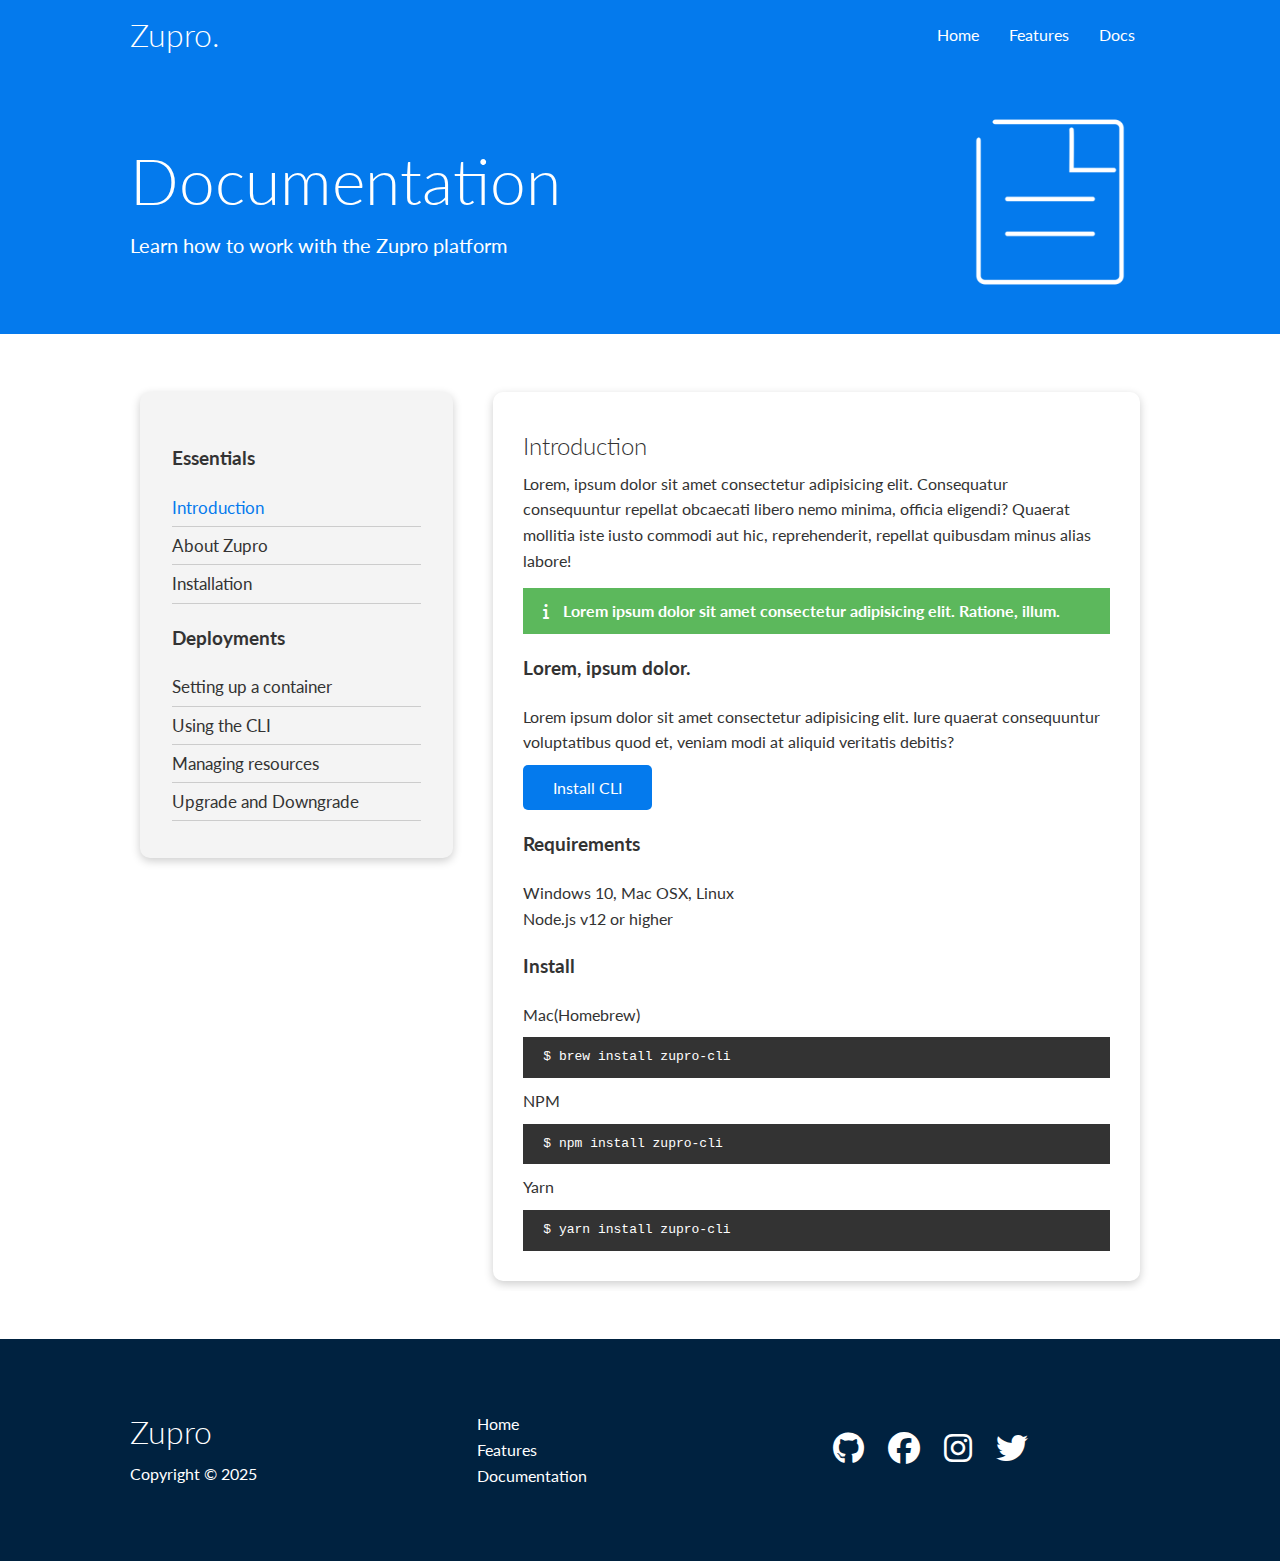
==== docs.html @ 6a254ff3 "Initial commit" ====
<!DOCTYPE html>
<html lang="en">
<head>
    <meta charset="UTF-8">
    <meta name="viewport" content="width=device-width, initial-scale=1.0">
    <link rel="stylesheet" href="https://cdnjs.cloudflare.com/ajax/libs/font-awesome/6.7.2/css/all.min.css" integrity="sha512-Evv84Mr4kqVGRNSgIGL/F/aIDqQb7xQ2vcrdIwxfjThSH8CSR7PBEakCr51Ck+w+/U6swU2Im1vVX0SVk9ABhg==" crossorigin="anonymous" referrerpolicy="no-referrer" />
    <link rel="stylesheet" href="utilities.css">
    <link rel="stylesheet" href="style.css">
    <title>Zupro | Cloud Hosting for evryone</title>
</head>
<body>
    <!-- Nav Bar -->
    <div class="navbar">
        <div class="container flex">
            <h1 class="logo">Zupro.</h1>
            <nav>
                <ul>
                    <li><a href="index.html">Home</a></li>
                    <li><a href="features.html">Features</a></li>
                    <li><a href="docs.html">Docs</a></li>
                </ul>
            </nav>
        </div>
    </div>

    <section class="docs-head bg-primary py-3">
        <div class="container grid">
            <div>
                <h1 class="xl">Documentation</h1>
                <p class="lead">Learn how to work with the Zupro platform</p>
            </div>
            <img src="img/docs.png" alt="">
        </div>
    </section>

    <section class="docs-main my-4">
        <div class="container grid">
            <div class="card bg-light p-3">
                <h3 class="my-2">Essentials</h3>
                <nav>
                    <ul>
                        <li><a href="#" class="text-primary">Introduction</a></li>
                        <li><a href="#">About Zupro</a></li>
                        <li><a href="#">Installation</a></li>
                    </ul>
                </nav>


                <h3 class="my-2">Deployments</h3>
                <nav>
                    <ul>
                        <li><a href="#">Setting up a container</a></li>
                        <li><a href="#">Using the CLI</a></li>
                        <li><a href="#">Managing resources</a></li>
                        <li><a href="#">Upgrade and Downgrade</a></li>
                    </ul>
                </nav>
            </div>
            <div class="card">
                <h2>Introduction</h2>
                <p>Lorem, ipsum dolor sit amet consectetur adipisicing elit. Consequatur consequuntur repellat obcaecati libero nemo minima, officia eligendi? Quaerat mollitia iste iusto commodi aut hic, reprehenderit, repellat quibusdam minus alias labore!</p>

                <div class="alert alert-success">
                    <i class="fas fa-info"></i>
                    Lorem ipsum dolor sit amet consectetur adipisicing elit. Ratione, illum.
                </div>
                <h3>Lorem, ipsum dolor.</h3>
                <p>Lorem ipsum dolor sit amet consectetur adipisicing elit. Iure quaerat consequuntur voluptatibus quod et, veniam modi at aliquid veritatis debitis?</p>
                <a href="#" class="btn btn-primary">Install CLI</a>

                <h3>Requirements</h3>
                <ul>
                    <li>Windows 10, Mac OSX, Linux</li>
                    <li>Node.js v12 or higher</li>
                </ul>

                <h3>Install</h3>
                <p>Mac(Homebrew)</p>
                <pre><code>$ brew install zupro-cli</code></pre>

                <p>NPM</p>
                <pre><code>$ npm install zupro-cli</code></pre>

                <p>Yarn</p>
                <pre><code>$ yarn install zupro-cli</code></pre>

            </div>
        </div>
    </section>


    <footer class="footer bg-dark py-5">
        <div class="container grid grid-3">
            <div>
                <h1>Zupro</h1>
                <p>Copyright &copy; 2025</p>
            </div>
            <nav>
                <ul>
                    <li><a href="index.html">Home</a></li>
                    <li><a href="features.html">Features</a></li>
                    <li><a href="docs.html">Documentation</a></li>
                </ul>
            </nav>
            <div class="social">
                <a href="https://github.com/Pranit-1706" target="_blank"><i class="fab fa-github fa-2x"></i></a>
                <a href="#"><i class="fab fa-facebook fa-2x"></i></a>
                <a href="#"><i class="fab fa-instagram fa-2x"></i></a>
                <a href="#"><i class="fab fa-twitter fa-2x"></i></a>
            </div>
        </div>
    </footer>
</body>
</html>
---- utilities.css ----
.container{
    max-width: 1100px;
    margin: 0 auto;
    overflow: auto;
    padding: 0 40px;
}

.card{
    background-color: #fff;
    color: #333;
    border-radius: 10px;
    box-shadow: 0 3px 10px rgba(0,0,0,0.2);
    padding: 30px;
    margin: 10px;
}

.btn{
    display: inline-block;
    padding: 10px 30px;
    cursor: pointer;
    background-color: #047aed;
    color: #fff;
    border: none;
    border-radius: 5px;
}

.btn-outline{
    background-color: transparent;
    border: 1px white solid;
}
.btn:hover{
    transform: scale(0.98);
}

.bg-primary,
.btn-primary{
    background-color: #047aed;
    color: #fff;
}

.bg-secondary,
.btn-secondary{
    background-color: var(--secondary-color);
    color: #fff;
}
.bg-dark,
.btn-dark{
    background-color: var(--dark-color);
    color: #fff;
}
.bg-light,
.btn-light{
    background-color: var(--light-color);
    color: #333;
}

.bg-primary a,
.btn-primary a,
.bg-secondary a,
.btn-secondary a,
.bg-dark a,
.btn-dark a{
    color: #fff;
}

.text-primary{
    color: #047aed;
    
}

.text-secondary{
    color: var(--secondary-color);
    
}
.text-dark{
    color: var(--dark-color);
   
}
.text-light{
    color: var(--light-color);
    
}

.lead{
    font-size: 20px;
}
.sm{
    font-size: 1rem;
}

.md{
    font-size: 2rem;
}

.lg{
    font-size: 3rem;
}
.xl{
    font-size: 4rem;
}
.text-center{
    text-align: center;
}

.alert{
    background-color: var(--light-color);
    padding: 10px 20px;
    font-weight: bold;
    margin: 15px 0;
}

.alert i{
    margin-right: 10px;
}

.alert-success{
    background-color: var(--success-color);
    color: #fff;
}

.alert-error{
    background-color: var(--error-color);
    color: #fff;
}

.flex{
    display: flex;
    justify-content: center;
    align-items: center;
    height: 100%;
}

.grid{
    display: grid;
    grid-template-columns: repeat(2, 1fr);
    gap: 20px;
    justify-content: center;
    align-items: center;
    height: 100%;
}
.grid-3{
    grid-template-columns: repeat(3, 1fr);
}

.my-1{
    margin: 1rem 0;
}
.my-2{
    margin: 1.5rem 0;
}
.my-3{
    margin: 2rem 0;
}
.my-4{
    margin: 3rem 0;
}
.my-5{
    margin: 4rem 0;
}

.m-1{
    margin: 1rem;
}
.m-2{
    margin: 1.5rem;
}
.m-3{
    margin: 2rem;
}
.m-4{
    margin: 3rem;
}
.m-5{
    margin: 4rem;
}


.py-1{
    padding: 1rem 0;
}
.py-2{
    padding: 1.5rem 0;
}
.py-3{
    padding: 2rem 0;
}
.py-4{
    padding: 3rem 0;
}
.py-5{
    padding: 4rem 0;
}

.p-1{
    padding: 1rem;
}
.p-2{
    padding: 1.5rem;
}
.p-3{
    padding: 2rem;
}
.p-4{
    padding: 3rem;
}
.p-5{
    padding: 4rem;
}
---- style.css ----
@import url('https://fonts.googleapis.com/css2?family=Lato:ital,wght@0,100;0,300;0,400;0,700;0,900;1,100;1,300;1,400;1,700;1,900&display=swap');

:root{
    --secondary-color:#1c3fa8;
    --dark-color:#002240;
    --light-color:#f4f4f4;
    --success-color:#5cb85c;
    --error-color:#d9534f;
}

*{
    box-sizing: border-box;
    padding: 0;
    margin: 0;
}

body{
    font-family: 'Lato', sans-serif;
    color: #333;
    line-height: 1.6;
}

ul{
    list-style-type: none;
}

a{
    text-decoration: none;
    color: #333;
}

h1,
h2{
    font-weight: 300;
    line-height: 1.2;
    margin: 10px 0;
}

p{
    margin: 10px 0;
}

img{
    width: 100%;
}

code, pre{
    background: #333;
    color: #fff;
    padding: 10px;
}
.hidden{
    visibility: hidden;
    height: 0;
}

.navbar{
    background-color: #047aed;
    color: #fff;
    height: 70px;
}

.navbar ul{
    display: flex;
}
.navbar a{
    color: #fff;
    padding: 10px;
    margin: 0 5px;
}
.navbar a:hover{
    border-bottom: 2px #fff solid;
}
.navbar .flex{
    justify-content: space-between;
}
.showcase{
    height: 400px;
    background-color: #047aed;
    color: #fff;
    position: relative;
}
.showcase h1{
    font-size: 40px;
}
.showcase p{
    margin: 20px 0;
}
.showcase .grid{
    grid-template-columns: 55% 45%;
    gap: 30px;
    overflow: visible;
}
.showcase-text{
    animation: SlideInFromLeft 1s ease-in forwards;
}
.showcase-form{
    position: relative;
    top: 60px;
    height: 350px;
    width: 400px;
    padding: 25px;
    z-index: 100;
    justify-self: flex-end;
    animation: SlideInFromRight 1s ease-in forwards;
}
.showcase-form .form-control{
    margin: 30px 0;
}
.showcase-form input[type = 'text'],
.showcase-form input[type = 'email']{
    border: 0;
    border-bottom: 1px solid #b4becb;
    width: 100%;
    padding: 3px;
    font-size: 16px;
}

.showcase-form input:focus{
    outline: none;
}

.showcase::before,
.showcase::after{
    content: '';
    position: absolute;
    height: 100px;
    bottom: -70px;
    right: 0;
    left: 0;
    background: white;
    transform: skewY(-3deg);
    -webkit-transform: skewY(-3deg) ;
    -moz-transform: skewY(-3deg);
    -ms-transform: skewY(-3deg);
}

.stats{
    padding-top: 100px;
    animation: SlideInFromBottom 1s ease-in forwards;
}

.stats-heading{
    max-width: 500px;
    margin: auto;
}

.stats .grid h3{
    font-size: 35px;
}
.stats .grid p{
    font-size: 20px;
    font-weight: bold;
    color: #1c3fa8;
}
.cli .grid{
    grid-template-columns: repeat(3, 1fr);
    grid-template-rows: repeat(2, 1fr);
}
.cli .grid > *:first-child{
    grid-column: 1/ 3;
    grid-row: 1/ 3;
}

.cloud .grid{
    grid-template-columns: 4fr 3fr;
}
.languages{
    max-width: 100vw;
}
.languages .flex{
    flex-wrap: wrap;
    width: 100%;
}

.languages .card{
    text-align: center;
    margin: 18px 8px 40px;
    transition: transform 0.2s ease-in;
    cursor: pointer;
}
.languages .card h4{
    font-size: 20px;
    margin-bottom: 10px;
}
.languages .card:hover{
    transform: translateY(-15px);
}

.features-head img,
.docs-head img{
    width: 200px;
    justify-self: flex-end;
}

.features-sub-head img{
    width: 300px;
    justify-self: flex-end;
}   
.features-main .card > i{
    margin-right: 20px;
}

.features-main .grid{
    padding: 30px;
}

.features-main .grid .card:nth-of-type(1){
    grid-column: 1/4;
}
.features-main .grid .card:nth-of-type(2){
    grid-column: 1/3;
}

.docs-main h3{
    margin: 20px 0;
}

.docs-main .grid{
    grid-template-columns: 1fr 2fr;
    align-items: flex-start;
}

.docs-main nav li{
    font-size: 17px;
    padding-bottom: 5px;
    margin-bottom: 5px;
    border-bottom: 1px #ccc solid;
}

.docs-main a:hover{
    font-weight: bold;
}

.footer .social a{
    margin: 0 10px;
}

@keyframes SlideInFromLeft {
    0%{
        transform: translateX(-100%);
    }
    100%{
        transform: translateX(0);
    }
}

@keyframes SlideInFromRight {
    0%{
        transform: translateX(100%);
    }
    100%{
        transform: translateX(0);
    }
}
@keyframes SlideInFromTop {
    0%{
        transform: translateY(-100%);
    }
    100%{
        transform: translateY(0);
    }
}
@keyframes SlideInFromBottom {
    0%{
        transform: translateY(100%);
    }
    100%{
        transform: translateY(0);
    }
}

@media(max-width:768px){
    .grid,
    .showcase .grid,
    .stats .grid,
    .cli .grid,
    .cloud .grid,
    .features-main .grid,
    .docs-main .grid{
        grid-template-columns: 1fr;
        grid-template-rows: 1fr;
    }
    .showcase{
        height: auto;
    }
    .showcase-text{
        text-align: center;
        margin-top: 40px;
        animation: SlideInFromTop 1s ease-in forwards;
    }
    .showcase-form{
        justify-self: center;
        margin: auto;
        animation: SlideInFromBottom 1s ease-in forwards;
    }
    .cli .grid > *:first-child{
        grid-column: 1;
        grid-row: 1;
    }
    .features-head,
    .features-sub-head,
    .docs-head{
        text-align: center;

    }
    .features-head img,
    .features-sub-head img,
    .docs-head img{
        justify-self: center;
        
    }

    .features-main .grid > .card:nth-of-type(1),
    .features-main .grid > .card:nth-of-type(2){
        grid-column: 1;
    }
    
}
@media(max-width: 500px){
    .navbar{
        height: 110px;
    }
    .navbar .flex{
        flex-direction: column;
    }
    .navbar ul{
        padding: 10px;
        background-color: rgba(0, 0, 0, 0.1);
    }
}
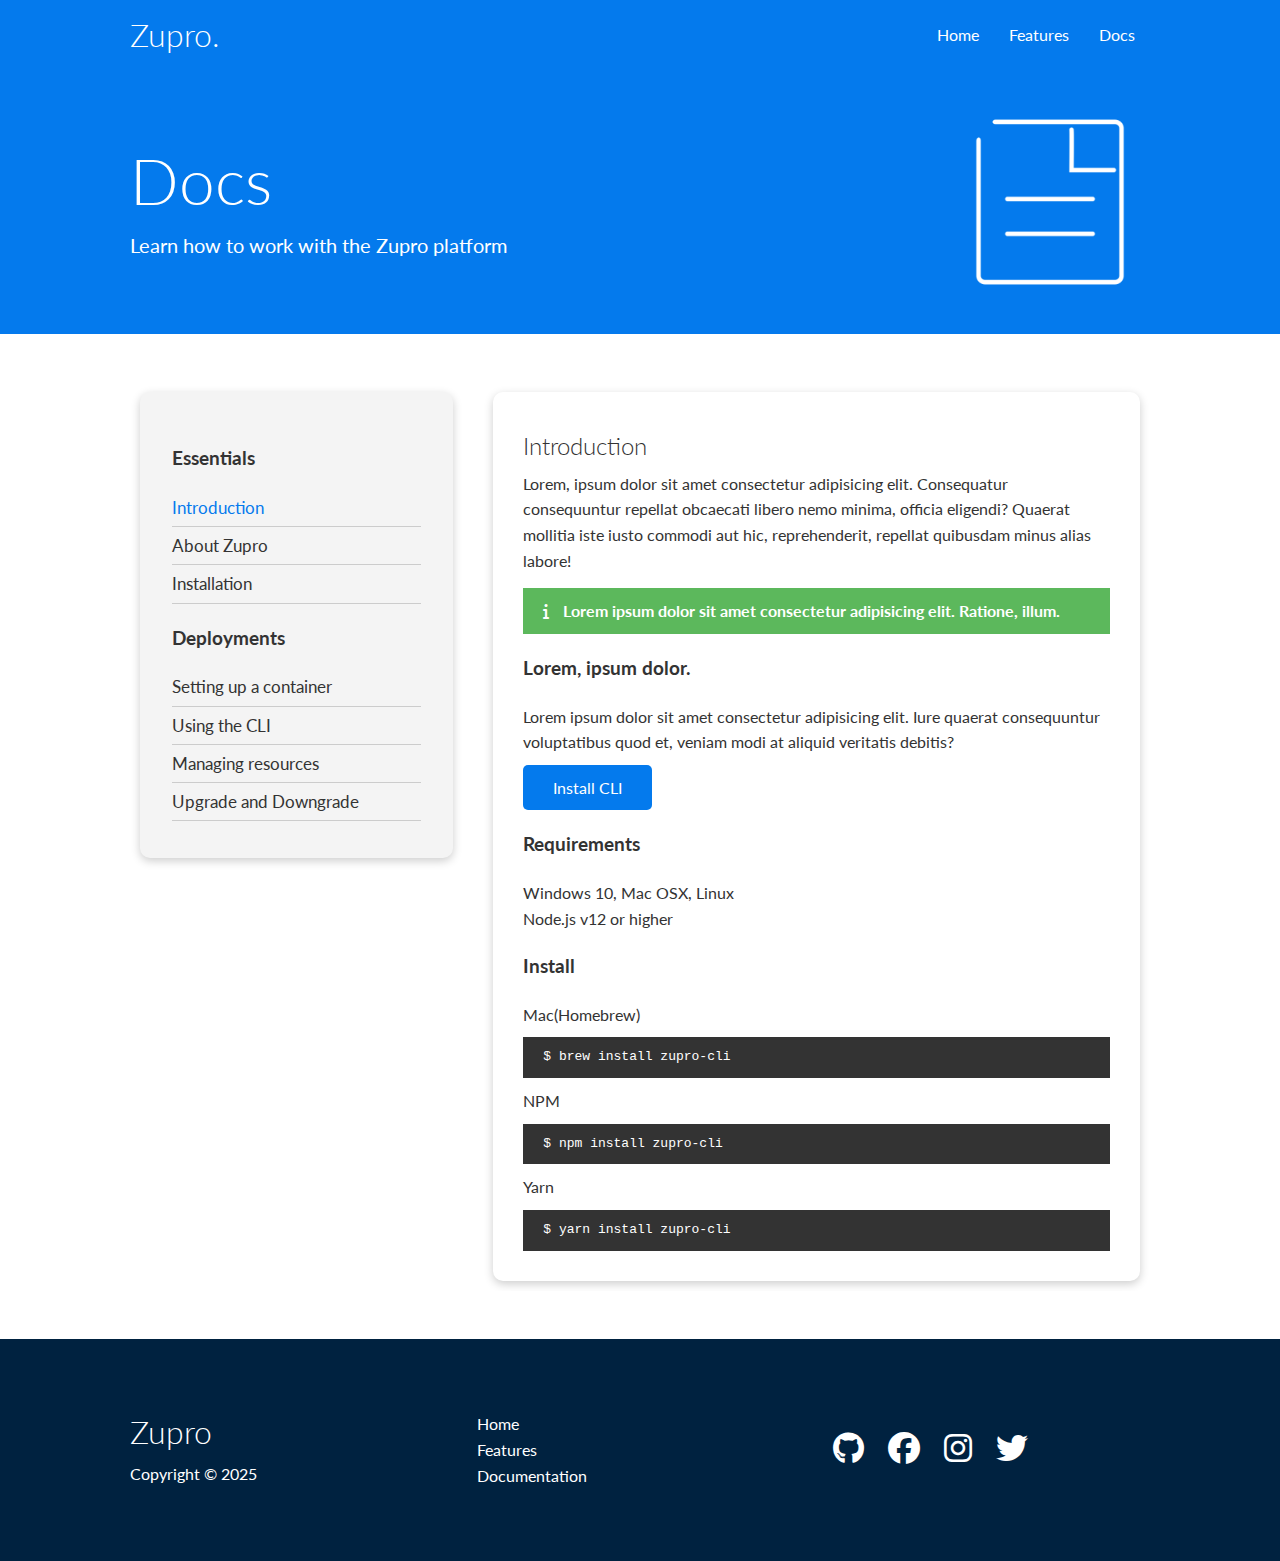
==== commit 3f4fc615: "Update docs.html" ====
--- a/docs.html
+++ b/docs.html
@@ -26,7 +26,7 @@
     <section class="docs-head bg-primary py-3">
         <div class="container grid">
             <div>
-                <h1 class="xl">Documentation</h1>
+                <h1 class="xl">Docs</h1>
                 <p class="lead">Learn how to work with the Zupro platform</p>
             </div>
             <img src="img/docs.png" alt="">
@@ -111,4 +111,4 @@
         </div>
     </footer>
 </body>
-</html>+</html>
